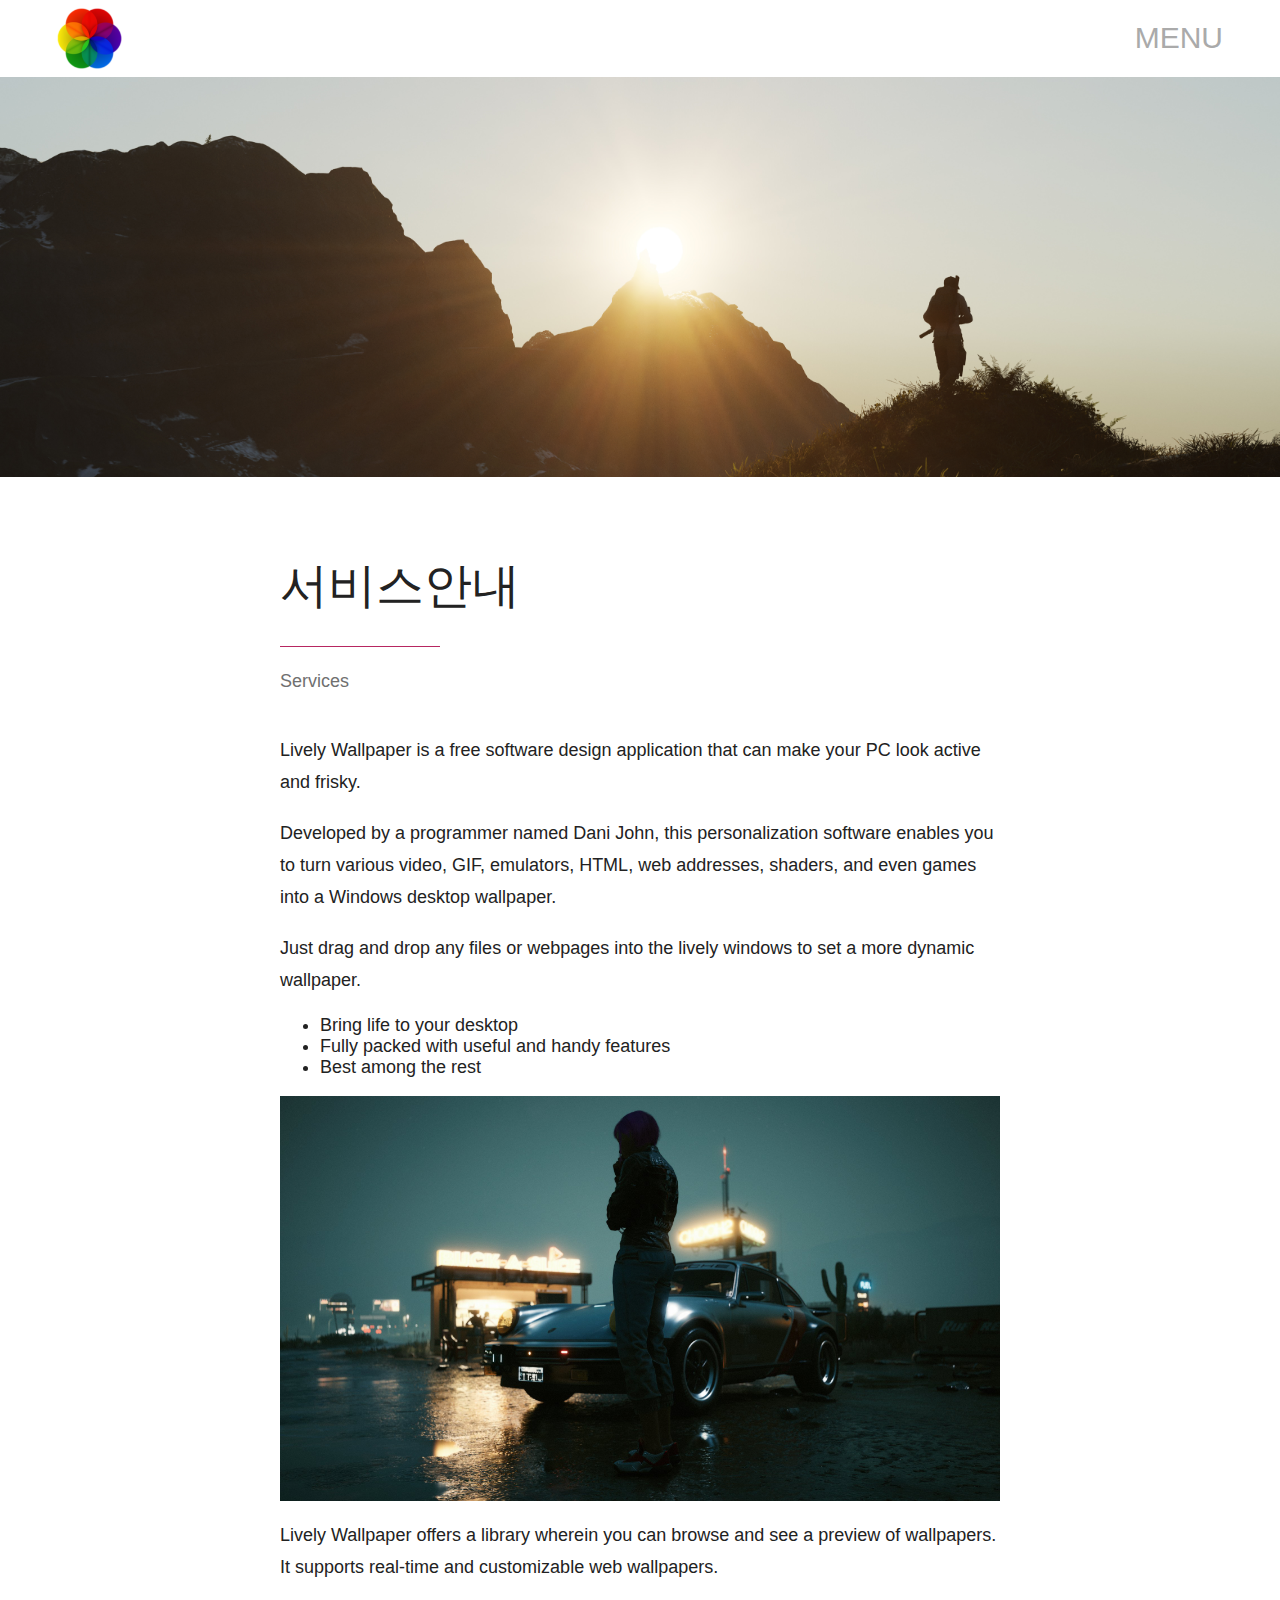
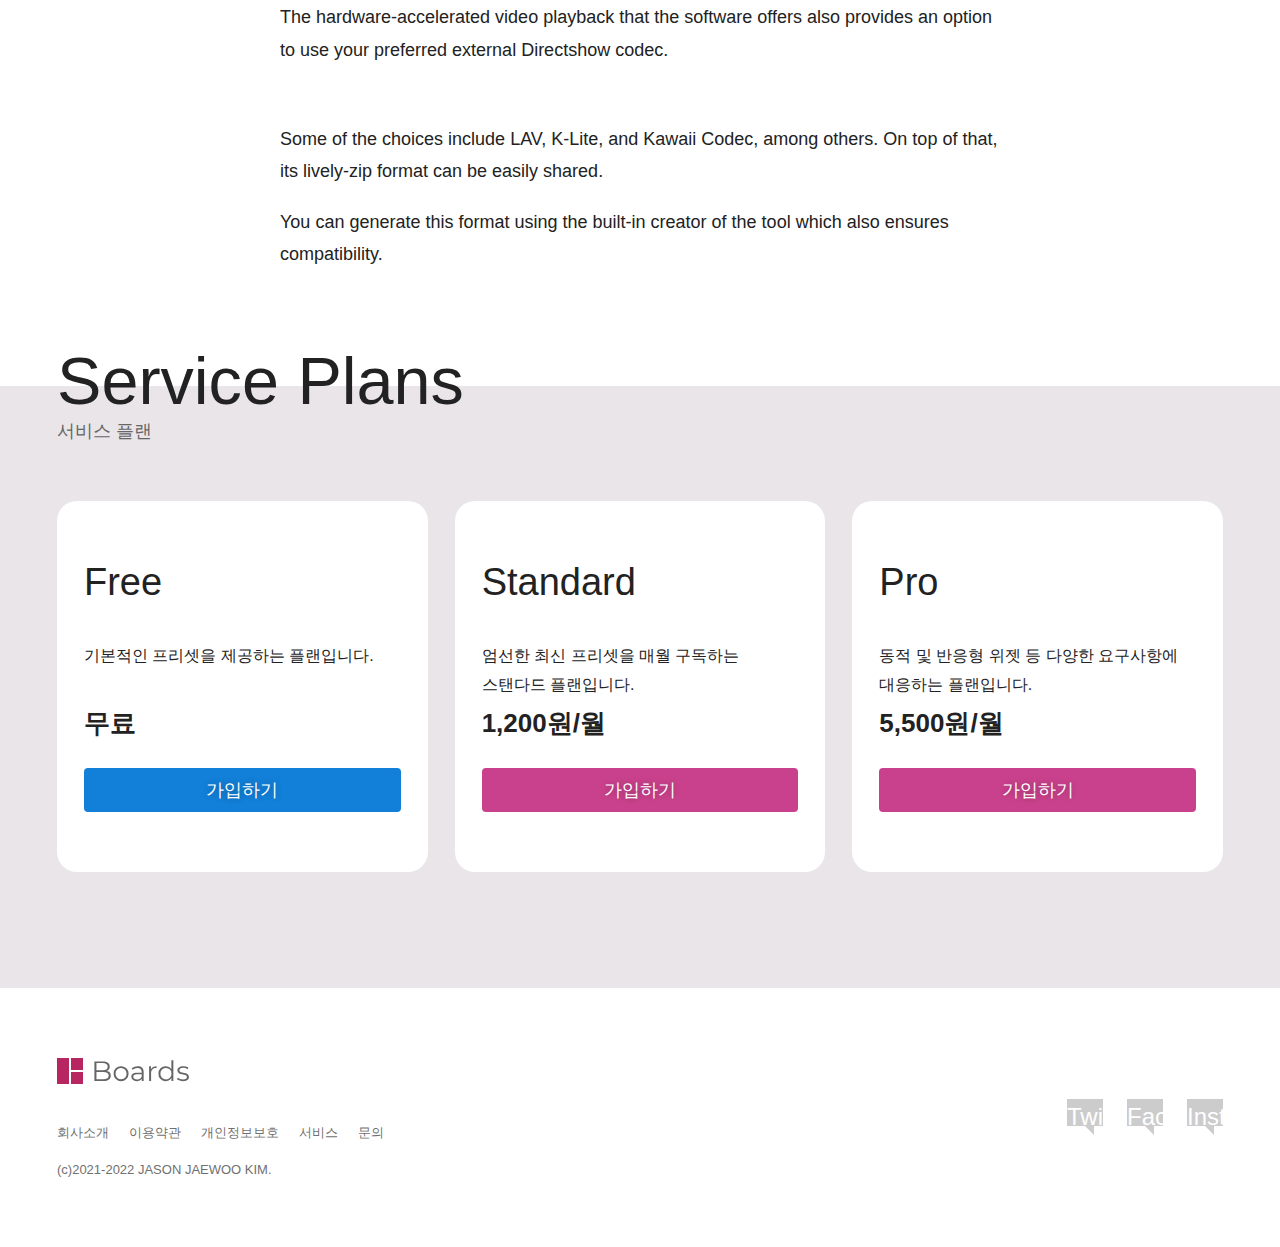
==== article.html @ ee1c3c13 "web211130" ====
<!DOCTYPE html>
<html lang="ko">

<head>
    <meta charset="UTF-8">
    <meta name="viewport" content="width=device-width">
    <title>Lively Wallpaper</title>

    <link href='//spoqa.github.io/spoqa-han-sans/css/SpoqaHanSansNeo.css' rel='stylesheet' type='text/css'>
    <link rel="stylesheet" href="https://use.fontawesome.com/releases/v5.15.4/css/all.css"
        integrity="sha384-DyZ88mC6Up2uqS4h/KRgHuoeGwBcD4Ng9SiP4dIRy0EXTlnuz47vAwmeGwVChigm" crossorigin="anonymous">

    <link href="style.css" rel="stylesheet">

</head>

<body class="width">

    <header class="header grid">
        <div class="header-container w-container">
            <div class="site">
                <a href="index.html">
                    <!-- <img src="img/logo.svg" alt="Boards" width="135" height="26"> -->
                    <img class="imageRotate" src="img\logo.png" alt="logo" width="70"
                        style="top: -27.5px; left: calc(-45.5px + 0.5rem);">
                </a>
            </div>

            <button class="navbtn">
                <i class="fas fa-bars"></i>
                <span class="sr-only">MENU</span>
            </button>
        </div>
    </header>
    <article class="entry">
        <figure class="entry-img">
            <img src="img/pick.jpg" alt="" width="1600" height="470">
        </figure>

        <div class="w-container">
            <h1 class="heading-decoration">서비스안내</h1>
            <p>Services</p>
            <div class="entry-container">
                <p>Lively Wallpaper is a free software design application that can make your PC look active and frisky.
                </p>
                <p>Developed by a programmer named Dani John, this personalization software enables you to turn various
                    video, GIF, emulators, HTML, web addresses, shaders, and even games into a Windows desktop
                    wallpaper.</p>
                <p>Just drag and drop any files or webpages into the lively windows to set a more dynamic wallpaper.</p>
                <ul>
                    <li>Bring life to your desktop</li>
                    <li>Fully packed with useful and handy features</li>
                    <li>Best among the rest</li>
                </ul>
                <figure><img src="img/nightcar.jpg" alt="" width="1000" height="750"></figure>
                <p>Lively Wallpaper offers a library wherein you can browse and see a preview of wallpapers. It supports real-time and customizable web wallpapers. </p>
                <p>The hardware-accelerated video playback that the software offers also provides an option to use your preferred external Directshow codec.</p><br>
                <p>Some of the choices include LAV, K-Lite, and Kawaii Codec, among others. On top of that, its lively-zip format can be easily shared.</p>
                <p>You can generate this format using the built-in creator of the tool which also ensures compatibility. </p>
            </div>
        </div>

    </article>

    <section class="plans">
        <div class="w-container">
            <h2 class="heading">
                Service Plans <span>서비스 플랜</span>
            </h2>

            <div class="plans-container">
                <div class="plan">
                    <h3>Free</h3>
                    <p class="desc">기본적인 프리셋을 제공하는 플랜입니다.</p>
                    <p class="price">무료</p>
                    <a href="#" class="btn">가입하기</a>
                </div>

                <div class="plan">
                    <h3>Standard</h3>
                    <p class="desc">엄선한 최신 프리셋을 매월 구독하는 <br>스탠다드 플랜입니다.</p>
                    <p class="price">1,200원/월</p>
                    <a href="#" class="btn btn-accent">가입하기</a>
                </div>

                <div class="plan">
                    <h3>Pro</h3>
                    <p class="desc">동적 및 반응형 위젯 등 다양한 요구사항에<br> 대응하는 플랜입니다.</p>
                    <p class="price">5,500원/월</p>
                    <a href="#" class="btn btn-accent">가입하기</a>
                </div>
            </div>
        </div>
    </section>
    <footer class="footer">
        <div class="footer-container w-container">
           <div class="footer-site">
              <a href="index.html">
                 <img src="img/logo.svg" alt="Boards" width="135" height="26">
              </a>
           </div>
     
           <ul class="footer-sns">
              <li>
                 <a href="#">
                    <i class="fab fa-twitter"></i>
                    <span class="sr-only">Twitter</span>
                 </a>
              </li>
              <li>
                 <a href="#">
                    <i class="fab fa-facebook-f"></i>
                    <span class="sr-only">Facebook</span>
                 </a>
              </li>
              <li>
                 <a href="#">
                    <i class="fab fa-instagram"></i>
                    <span class="sr-only">Instagram</span>
                 </a>
              </li>
           </ul>
     
           <ul class="footer-menu">
              <li><a href="#">회사소개</a></li>
              <li><a href="#">이용약관</a></li>
              <li><a href="#">개인정보보호</a></li>
              <li><a href="content.html">서비스</a></li>
              <li><a href="#">문의</a></li>
           </ul>
     
           <div class="footer-copy">
              (c)2021-2022 JASON JAEWOO KIM.
           </div>
        </div>
     </footer>
</body>

</html>
---- style.css ----
@charset "UTF-8";

:root {
	--v-space: clamp(90px, 9vw, 120px);
}

body {
	margin: 0;
	background-color: #eeeeee;
	color: #222222;
	font-family: 'Spoqa Han Sans Neo', sans-serif;
}

h1, h2, h3, h4, h5, h6, p, figure, ul {
	/*표준삽입여백을 없앰*/
	margin: 0;
	padding: 0;
	list-style: none; /*ul태그앞의 점을 없앰*/
}

p {
	line-height: 1.8;
}

a {
	color: inherit; /*부모요소와 같은색을 씀*/
	text-decoration: none;  /*하이퍼링크 기본값(밑줄)을 제거*/
}

a:hover {
	filter: brightness(90%) contrast(120%);
}

img {
	display: block;
	max-width: 100%;
	height: auto;
}

/* html {
	overflow-x: hidden;
}
body {
	overflow: hidden;
} */

/* 헤더 */
.header {
	position: sticky;
  	top: 0;
	z-index: 10;
	height: clamp(60px, 6vw, 112px);
	background-color: #ffffff;
}

.width .header-container {
    display: flex;
    justify-content: space-between;
    align-items: center;
    height: 100%;
}
.w-container {
    width: min(92%, 1166px);
    margin: auto;
    position: relative;
}

/* 네비게이션 버튼 */
.navbtn, .searchbtn {
	padding: 0;
	outline: none;
	border: none;
	background: transparent;
	cursor: pointer;
	color: #aaaaaa;
	font-size: 30px;
}

.searchbtn {
    margin: 0 10px;
}


.hero {
    height: 650px;
    background-image: url(img/Ev5bffKWYAA71-2.jpg);
    background-position: center;
    background-size: cover; /*섹션크기(height:650px)에 맞춤*/
}
.hero-container {
    display: grid;
    justify-items: center;  /*좌우*/
    align-content: center;  /*상하*/
    /*수식어 content: 전체 요소들을 하나의 묶음으로(frame) items: 알맹이*/ 
    height: 100%;   /* hero의 height 650px 전체를 사용*/
}
.hero h1 {
    margin-bottom: 42px;
    font-family: 'Spoqa Han Sans Neo', sans-serif;
    font-size: clamp(48px, 5vw, 68px);  /*기준값보다 적으면 최소48px, 크면 최대 68px*/
    /*1vw는 전체화면너비(높이는 vh)의 1%(너비가 1366px면 5vw = 68.3px)*/
    font-weight: 400;
    text-align: center;
    line-height: 1.3;

}
.hero p {
    margin-bottom: 72px;
    font-size: 16px;
    font-weight: 400;
    line-height: 1.3;
}

.btn {  
    display: block; /*block - border-box 연계*/
    width: 260px;
    padding: 10px;
    box-sizing: border-box;	/*보더(테두리)까지 포함된 길이로 계산(마진은 제외)*/
    border-radius: 4px;
    background-color: #127fd8;
    color: white;
    font-size: 18px;
    text-align: center;
    text-shadow: 0 0 6px #00000052;
}

.btn-accent {
	display: block; /*block - border-box 연계*/
    width: 260px;
    padding: 10px;
    box-sizing: border-box;	/*보더(테두리)까지 포함된 길이로 계산(마진은 제외)*/
    border-radius: 4px;
    background-color: #c9418c;
    color: white;
    font-size: 18px;
    text-align: center;
    text-shadow: 0 0 6px #00000052;
}

/* 이미지와 텍스트 */
.imgtext {
	padding: var(--v-space) 0;
	background-color: #ffffff;
}
.imgtext + .imgtext {	/*두 imgtext 사이에 2개의 padding 존재. 하나로 줄임*/
	padding-top: 0;
}
.imgtext-container {
	display: flex;
	flex-direction: column;
	gap: clamp(45px, 6vw, 80px)
}
/* .imgtext-container.reverse {	/*모바일에서의 배치순서: text-img-img-text
	flex-direction: column-reverse;
} */

@media (min-width: 768px) {	/*pc에서의 규격 따로 설정*/
	.imgtext-container {
	flex-direction: row;
	align-items: center;
	}
	.imgtext-container.reverse {
		flex-direction: row-reverse;
	}
	.imgtext-container > .text {
	flex: 1;	/*text : img = 1 : 2 배율*/
	min-width: 17em
	}
	.imgtext-container > .img {
	flex: 2;
	}
}
/* 제목과 하위제목(빨간 짧은 선으로 데코레이션) */
.heading-decoration {
	font-size: clamp(30px, 3vw, 40px);
	min-height: 0vw;
	font-weight: 400;
	/* margin-top: 20px; */
}

.heading-decoration::after {
	display: block;
	content: '';
	width: 160px;
	height: 0px;
	border-top: solid 1px #b72661;
	margin-top: 0.6em;
}

.heading-decoration + p {
	margin-top: 1em;
	margin-bottom: 2em;
	color: #707070;
	font-family: 'Spoqa Han Sans Neo', sans-serif;
	font-size: 18px;
}

.posts {
	padding: var(--v-space) 0;
	background-color: #f3f1ed;
   }

.heading {
	position: absolute;
	top: calc((var(--v-space) + 0.65em) * -1);
	font-family: 'Spoqa Han Sans Neo', sans-serif;
	font-size: clamp(40px, 5.2vw, 70px);
    min-height: 0vw;
	/*Safari에서는 min값이 없으면 오류가 나기때문에 일단 설정함.0이라서 vw, vh뭘써도 노상관*/
	font-weight: 300;
}

.heading span {
	display: block;
	color: #666666;
	font-size: 18px;
}

.posts-container {
	display: grid;
	grid-template-columns: repeat(2, 1fr);
	gap: 32px 25px; /*상하/좌우*/
	/*row만 gap을 만들때: row-gap, 컬럼만 gap을 만들때 column-gap*/
}

@media (min-width: 768px) {
	.posts-container {
		grid-template-columns: repeat(3, 1fr);
	}
}


.post a {
	/*h3-p-img를 모두 링크화시킬때 빈공간도 같이 링크구역으로 만들기위해 block지정*/
	display: block;
}

.post h3 {
	margin: 1em 0 0.5em;
	font-size: clamp(12px, 2vw, 20px);
	min-height: 0vw;
}

.post p {
	max-width: 20em;
	font-size: clamp(10px, 1.6vw, 14px);
	min-height: 0vw;
}

.post img {
	aspect-ratio: 3 / 2;
	object-fit: cover;	/*-fit: 비율조정으로 남는부분은 crop*/
	width: 100%;
}

/*구버전 브라우저의 경우 aspect-ratio호환이 되지않아 180px로 높이강제조정*/
@supports not (aspect-ratio: 3 / 2) {	
	.post img {
		height: 180px;
	}
}

.imageRotate {
	animation: rotate_image 6s ease-in-out infinite;transform-origin: 50% 50%;
	width: clamp(45px, 6vw, 65px);
}

@keyframes rotate_image{ 100% { transform: rotate(360deg); } }

.footer {
	padding: 70px 0;
	background-color: #ffffff;
	color: #707070;
	font-size: 13px;
}

.footer-container {
	display: grid;
	gap: 50px;
	justify-items: center;
}

@media (min-width: 768px) {
	.footer-container {
	grid-template-columns: auto auto;
	grid-template-rows: auto auto auto;
	gap: 20px;
	}
	.footer-container > .footer-sns {
		grid-column: 2;
		grid-row: 1 / 4;
	}
	.footer-container > .footer-site {
		margin-bottom: 20px;
	}
	
	.footer-container > *:not(.footer-sns) {
		justify-self: start;
	}
	
	.footer-container > .footer-sns {
		grid-column: 2;
		grid-row: 1 / 4;
		justify-self: end;
		align-self: center;
	}
}

.footer-sns {
	display: flex;
	gap: 24px;
	font-size: 24px;
}

.footer-sns a {
	display: grid;
	place-items: center;
	align-items: start;
	width: 36px;
	aspect-ratio: 1/1;
	background-color: #cccccc;
	color: #ffffff;
	/* border-radius: 18px; */
	clip-path: polygon(0% 0%, 100% 0%, 100% 75%, 75% 75%, 75% 100%, 50% 75%, 0% 75%);
}

/*구버전 브라우저의 경우 aspect-ratio호환이 되지않아 36px로 높이강제조정*/
@supports not (aspect-ratio: 1 / 1) {
	.footer-sns a {
	height: 36px;
	}
}

.footer-menu {
	display: flex;
	flex-wrap: wrap;	/*요소가 길어지면 자동줄바꿈(모바일에서 유용)*/
	justify-content: center;
	gap: 20px;
}

/* article.html */

.entry {
	padding-bottom: var(--v-space);
	background-color: #ffffff;
}

.entry-img img {
	width: 100%;
	max-height: 400px;
	object-fit: cover;	/* 이미지 크롭 */
	margin-bottom: calc(var(--v-space) * 2 / 3);
}

.entry .w-container {
	max-width: 720px;
}

.entry .heading-decoration {
	font-size: clamp(30px, 6.25vw, 48px);
}

.entry-container {
	font-size: clamp(16px, 2.4vw, 18px);
}

.entry-container :where(h1,h2,h3,h4,h5,h6,p,figure, ul) {
	margin-top: revert;
	margin-bottom: revert;
	padding: revert;
	list-style: revert;
	/* revert: 설정값(css파일 최상단 margin:0, padding:0) 말고 디폴트값으로 되돌림 */
}

.entry-container > :first-child {
	margin-top: 0;
}

.entry-container > :last-child {
	margin-bottom: 0;
}

.plans {
	padding: var(--v-space) 0;
	background-color: #e9e5e9;
}

.plans-container {
	display: grid;
	gap: 27px;
}


@media (min-width: 768px) {
	.plans-container {
		grid-template-columns: repeat(3, 1fr);
	}
}

.plan {
	display: flex;
	flex-direction: column;
	padding: 60px 27px;
	border-radius: 20px;
	background-color: #ffffff;
}

.plan h3 {
	font-size: 38px;
	font-weight: 400;
	margin-bottom: 38px;
	font-family: 'Spoqa Han Sans Neo', sans-serif;
}

.plan .price {
	margin-top: auto;
	/* 여백은 그리드 사이즈에 맞춰 최대로 */
	margin-bottom: 22px;
	font-size: 26px;
	font-weight: bold;
}

.plan .btn {
	width: auto;
}
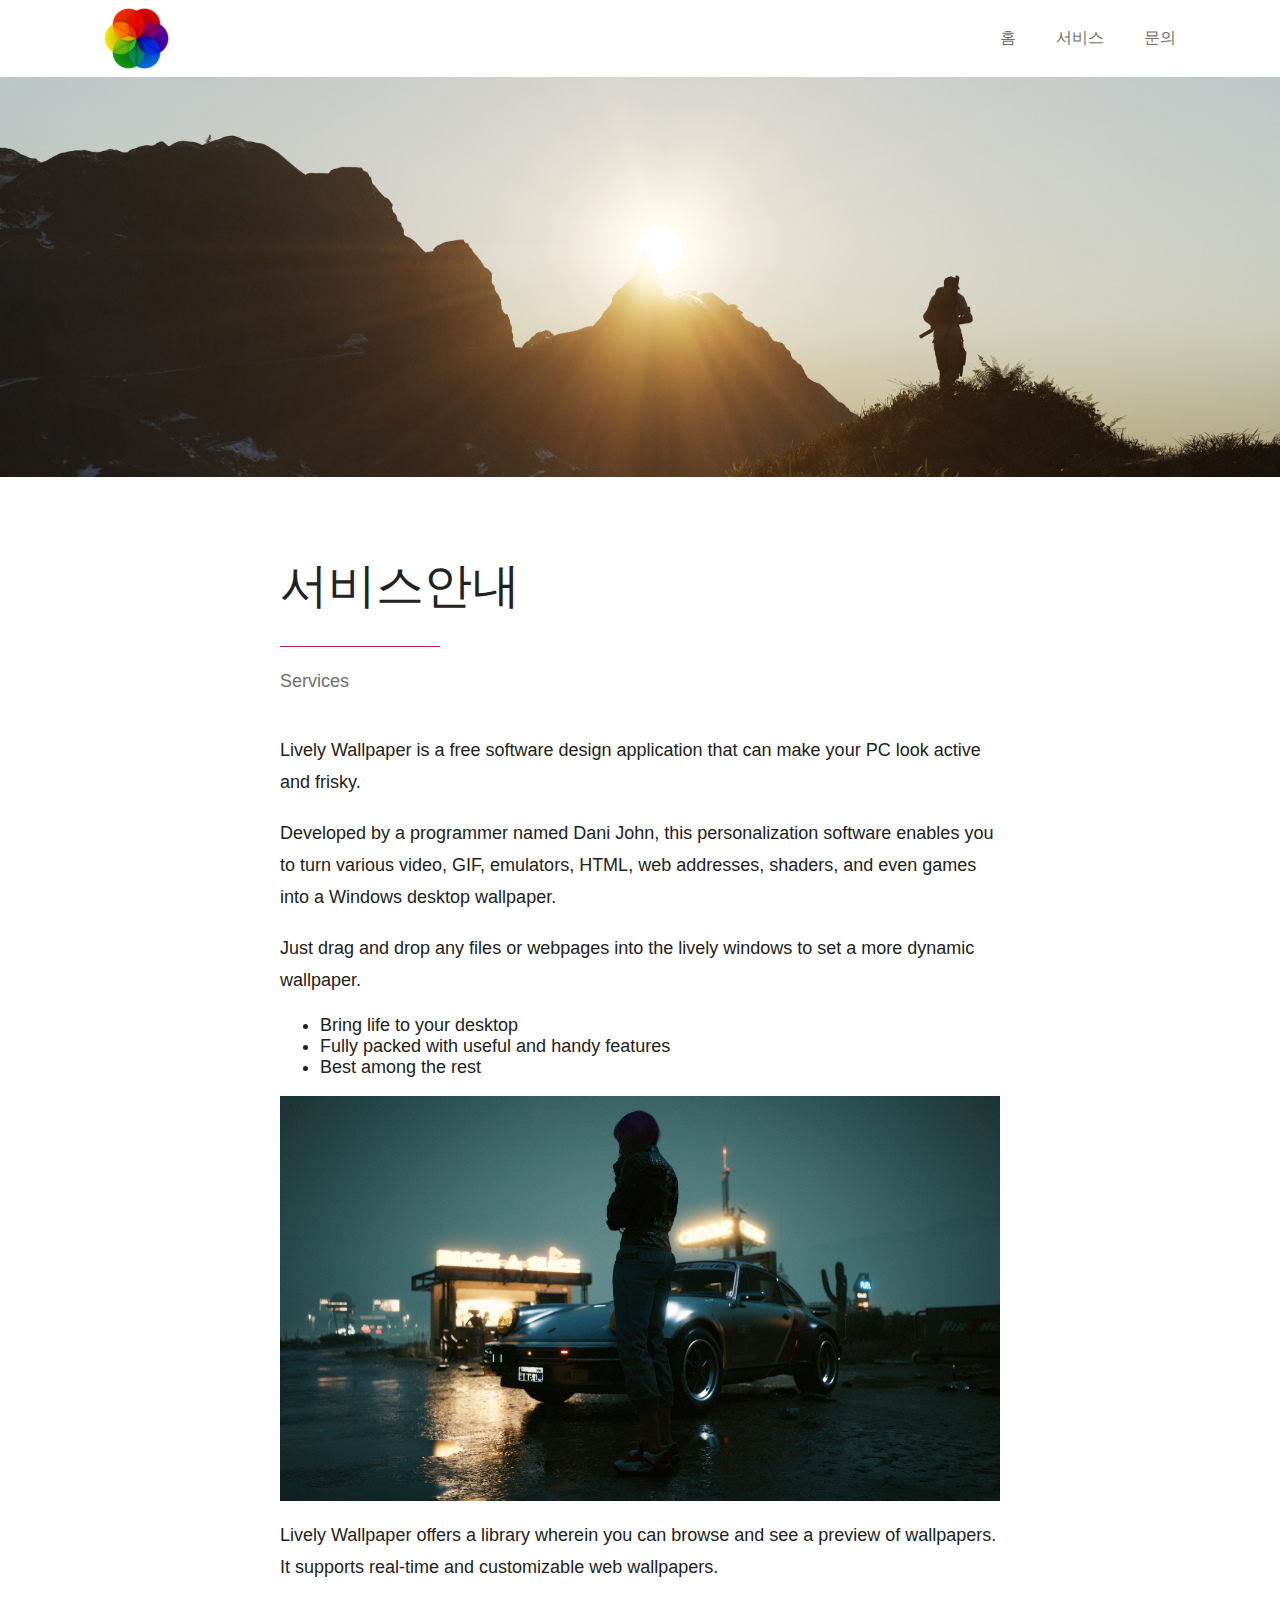
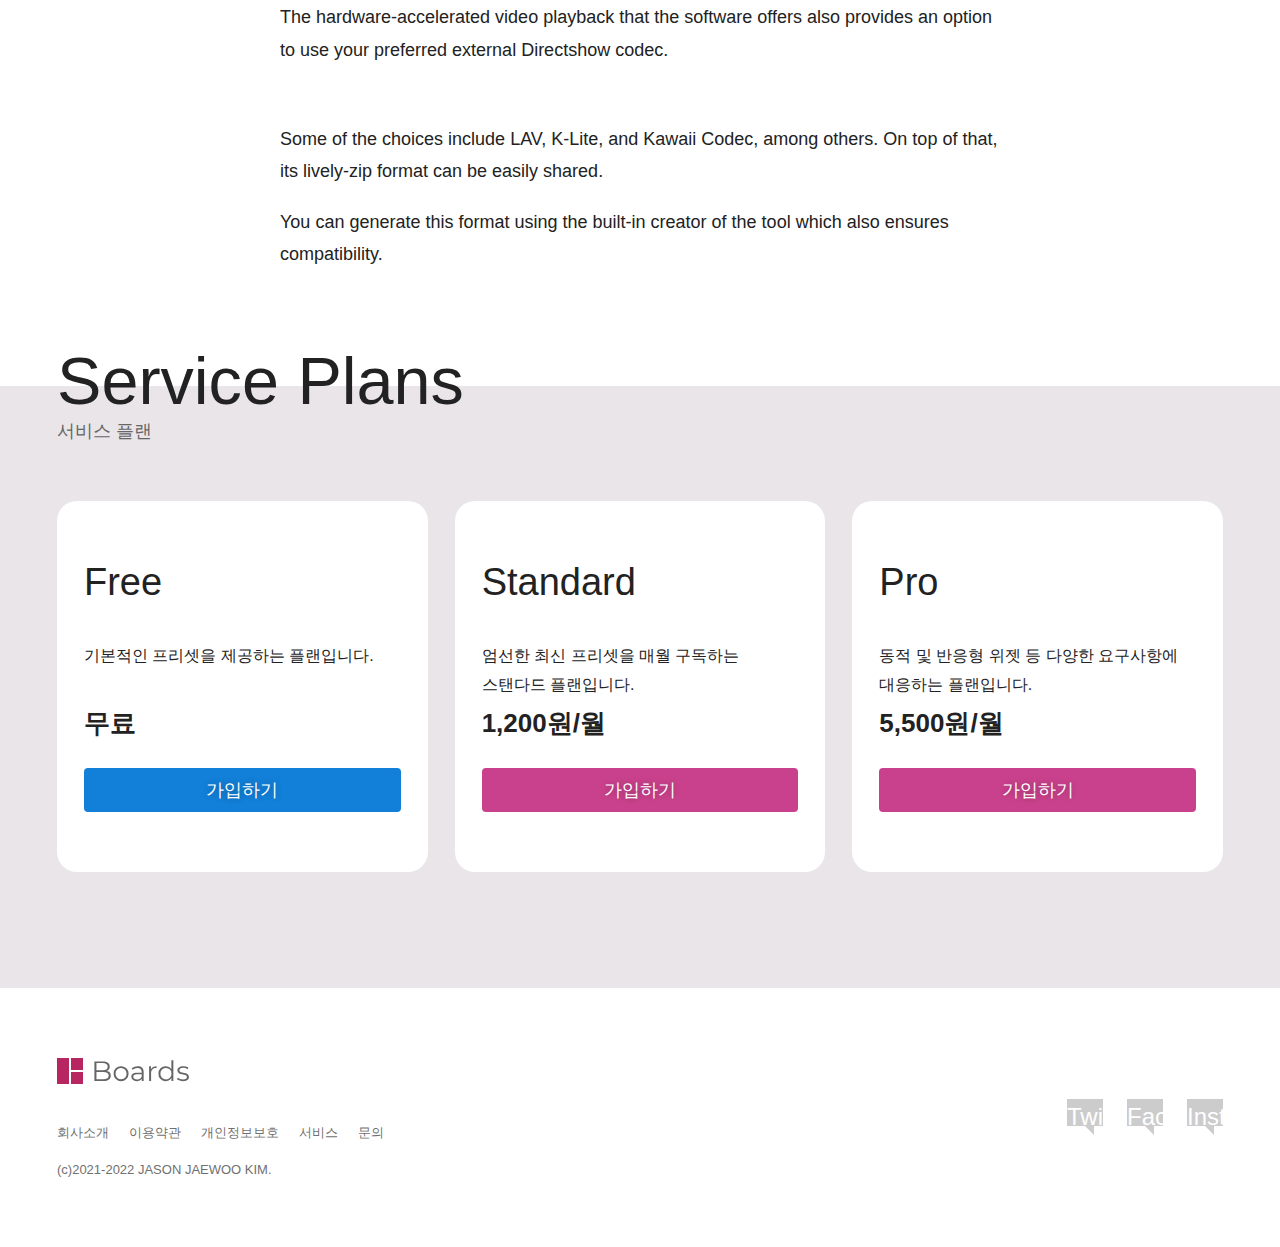
==== commit 96687139: "web211130" ====
--- a/article.html
+++ b/article.html
@@ -1,19 +1,47 @@
 <!DOCTYPE html>
 <html lang="ko">
-
 <head>
     <meta charset="UTF-8">
     <meta name="viewport" content="width=device-width">
     <title>Lively Wallpaper</title>
-
+    <!--plugins-->
+    <link href="assets/plugins/simplebar/css/simplebar.css" rel="stylesheet" />
+    <link href="assets/plugins/perfect-scrollbar/css/perfect-scrollbar.css" rel="stylesheet" />
+    <link href="assets/plugins/metismenu/css/metisMenu.min.css" rel="stylesheet" />
+    <!-- Bootstrap CSS -->
+    <link href="assets/css/bootstrap.min.css" rel="stylesheet" />
+    <link href="assets/css/bootstrap-extended.css" rel="stylesheet" />
+    <link href="assets/css/style.css" rel="stylesheet" />
+    <link href="assets/css/icons.css" rel="stylesheet">
+    <link href='//spoqa.github.io/spoqa-han-sans/css/SpoqaHanSansNeo.css' rel='stylesheet' type='text/css'>
+    <link rel="stylesheet" href="https://cdn.jsdelivr.net/npm/bootstrap-icons@1.5.0/font/bootstrap-icons.css">
+    
+    <!-- loader-->
+    <link href="assets/css/pace.min.css" rel="stylesheet" />
+    
+    
+    <!--Theme Styles-->
+    <link href="assets/css/dark-theme.css" rel="stylesheet" />
+    <link href="assets/css/light-theme.css" rel="stylesheet" />
+    <link href="assets/css/semi-dark.css" rel="stylesheet" />
+    <link href="assets/css/header-colors.css" rel="stylesheet" />
     <link href='//spoqa.github.io/spoqa-han-sans/css/SpoqaHanSansNeo.css' rel='stylesheet' type='text/css'>
     <link rel="stylesheet" href="https://use.fontawesome.com/releases/v5.15.4/css/all.css"
         integrity="sha384-DyZ88mC6Up2uqS4h/KRgHuoeGwBcD4Ng9SiP4dIRy0EXTlnuz47vAwmeGwVChigm" crossorigin="anonymous">
-
+    
     <link href="style.css" rel="stylesheet">
 
+<style>
+.grid {
+    display: grid;
+    grid-template-columns: 1fr min(92%, 1166px) 1fr;
+}
+
+.grid > * {
+    grid-column: 2;
+}
+</style>
 </head>
-
 <body class="width">
 
     <header class="header grid">
@@ -26,12 +54,24 @@
                 </a>
             </div>
 
-            <button class="navbtn">
-                <i class="fas fa-bars"></i>
-                <span class="sr-only">MENU</span>
-            </button>
-        </div>
-    </header>
+            <button class="navbtn" onClick="document.querySelector('html').classList.toggle('open')
+		">	
+		<!-- 모바일화면에서 햄버거버튼 Tap이벤트 -->
+			<i class="fas fa-bars"></i>
+			<i class="fas fa-times"></i>
+			<span class="sr-only">MENU</span>
+		</button>
+
+		<nav class="nav">
+			<ul>
+			   <li><a href="index.html">홈</a></li>
+			   <li><a href="article.html">서비스</a></li>
+			   <li><a href="#">문의</a></li>            
+			</ul>
+		 </nav>
+
+	</div>
+</header>
     <article class="entry">
         <figure class="entry-img">
             <img src="img/pick.jpg" alt="" width="1600" height="470">
@@ -92,6 +132,7 @@
             </div>
         </div>
     </section>
+
     <footer class="footer">
         <div class="footer-container w-container">
            <div class="footer-site">
@@ -134,6 +175,7 @@
            </div>
         </div>
      </footer>
+     
 </body>
 
 </html>--- a/style.css
+++ b/style.css
@@ -65,8 +65,7 @@
     position: relative;
 }
 
-/* 네비게이션 버튼 */
-.navbtn, .searchbtn {
+.navbtn {
 	padding: 0;
 	outline: none;
 	border: none;
@@ -76,10 +75,72 @@
 	font-size: 30px;
 }
 
-.searchbtn {
-    margin: 0 10px;
-}
-
+.open .navbtn {
+	z-index: 110;
+	color: #ffffff;
+}
+
+.navbtn .fa-bars {
+	display: revert;
+}
+.open .navbtn .fa-bars {
+	display: none;
+}
+
+.navbtn .fa-times {
+	display: none;
+}
+.open .navbtn .fa-times {
+	display: revert;
+}
+
+@media (min-width: 768px) {
+	.navbtn {
+		display: none;
+	}
+}
+
+/* 네비게이션 - 메뉴  */
+
+@media (max-width: 767px) {
+	.nav {
+		position: fixed;
+		inset: 0 -100% 0 100%;
+		z-index: 100;
+		background-color: #4e483ae6;
+		transition: transform 0.5s;
+	}
+
+	.open .nav {
+		transform: translate(-100%, 0);
+	}
+
+	.open body {
+		position: fixed;
+		overflow: hidden;
+		/* 스크롤 방지 */
+	}
+
+	.nav ul {
+		display: flex;
+		flex-direction: column;
+		justify-content: center;
+		align-items: center;
+		height: 100%;
+		gap: 40px;
+		color: #ffffff;
+	}
+}
+
+/* 네비게이션메뉴：PC */
+
+@media (min-width: 768px) {
+	.nav ul {
+		display: flex;
+		gap: 40px;
+		color: #707070;
+	}
+}
 
 .hero {
     height: 650px;
